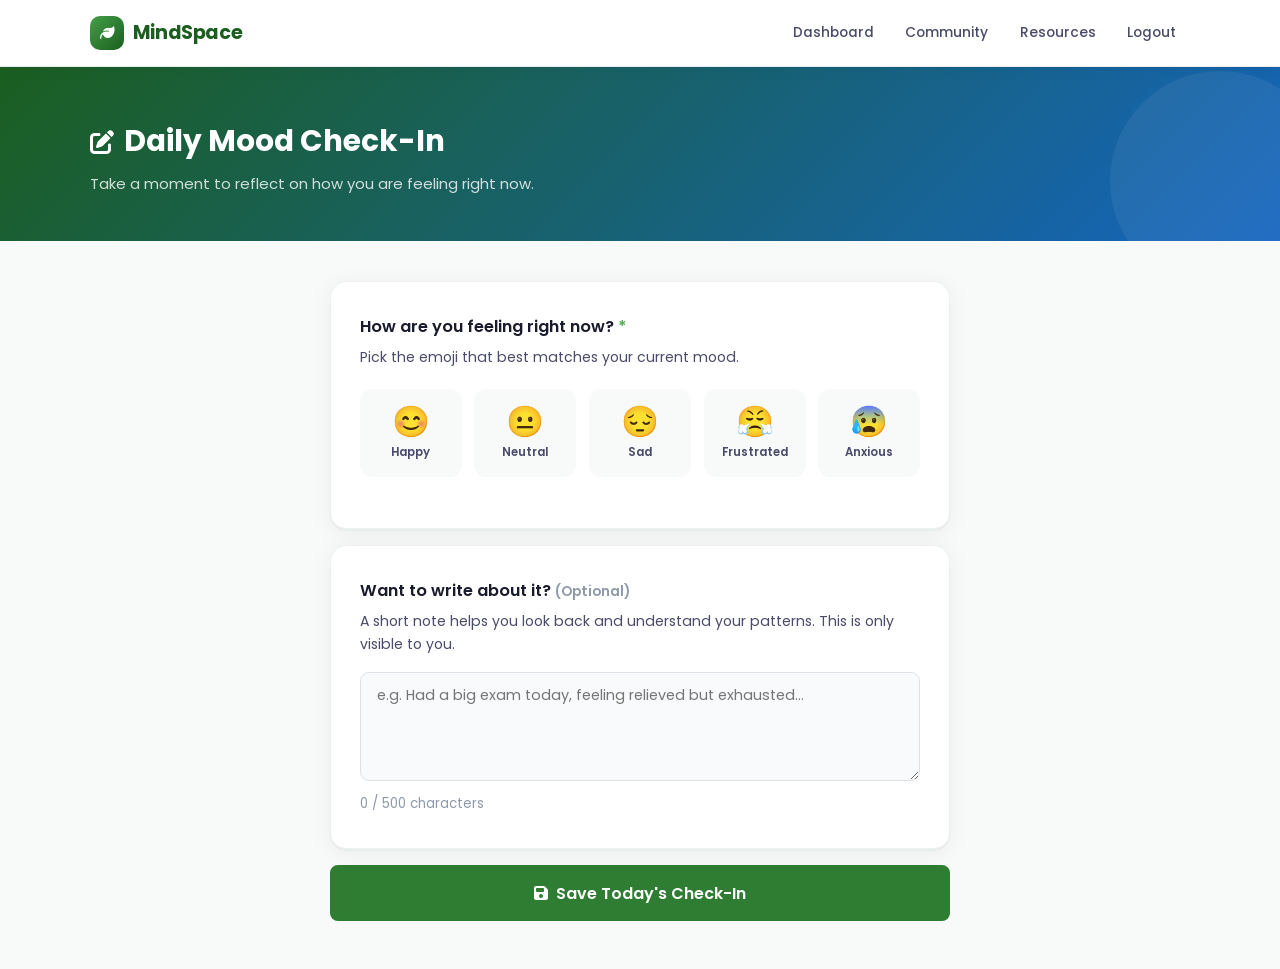
==== checkin.html @ 5a7c62c1 "Add login, registration, and community features with backend support - Implemented login functionali" ====
﻿<!DOCTYPE html>
<html lang="en">
<head>
  <meta charset="UTF-8" />
  <meta name="viewport" content="width=device-width, initial-scale=1.0" />
  <title>Daily Check-In – MindSpace</title>
  <link rel="preconnect" href="https://fonts.googleapis.com" />
  <link rel="preconnect" href="https://fonts.gstatic.com" crossorigin />
  <link href="https://fonts.googleapis.com/css2?family=Poppins:wght@400;500;600;700&display=swap" rel="stylesheet" />
  <link rel="stylesheet" href="https://cdnjs.cloudflare.com/ajax/libs/font-awesome/6.5.0/css/all.min.css" />
  <link rel="stylesheet" href="css/style.css" />
</head>
<body>

  <!-- NAVBAR -->
  <header class="navbar">
    <div class="container">
      <a href="index.html" class="navbar-brand">
        <div class="brand-leaf"><i class="fa-solid fa-leaf"></i></div>
        MindSpace
      </a>
      <nav class="navbar-nav" id="navMenu">
        <a href="dashboard.html">Dashboard</a>
        <a href="community.html">Community</a>
        <a href="resources.html">Resources</a>
        <a href="php/logout.php">Logout</a>
      </nav>
      <button class="nav-toggle" id="navToggle" aria-label="Toggle navigation">
        <span></span><span></span><span></span>
      </button>
    </div>
  </header>

  <!-- PAGE HEADER -->
  <div class="page-header">
    <div class="container">
      <h1><i class="fa-solid fa-pen-to-square"></i> Daily Mood Check-In</h1>
      <p>Take a moment to reflect on how you are feeling right now.</p>
    </div>
  </div>

  <main>
    <div class="container" style="max-width:620px; margin:0 auto; padding-bottom:3rem;">

      <!-- Alert area (for PHP redirect messages) -->
      <div id="alertBox"></div>

      <!-- ━━━━━━━━━━━━━━━━━━━━━━━━━━━━━━━━━━━━━━
           SUCCESS STATE (shown after submission)
      ━━━━━━━━━━━━━━━━━━━━━━━━━━━━━━━━━━━━━━ -->
      <div id="successState" style="display:none;">
        <div class="card text-center" style="padding:2.5rem;">
          <i class="fa-solid fa-circle-check" style="font-size:3rem; color:#4CAF50; display:block; margin-bottom:1rem;"></i>
          <h2 style="color:#4CAF50; margin-bottom:0.5rem;">Check-In Saved!</h2>
          <p class="text-muted">Your mood has been recorded. Keep going!</p>
        </div>

        <!-- Motivational quote box -->
        <div class="quote-box" id="quoteBox">
          <blockquote id="quoteText">Loading your quote…</blockquote>
          <cite id="quoteAuthor"></cite>
        </div>

        <div style="display:flex; gap:1rem; flex-wrap:wrap; justify-content:center; margin-top:1.5rem;">
          <a href="dashboard.html" class="btn btn-primary">
            <i class="fa-solid fa-chart-line"></i> View My Dashboard
          </a>
          <a href="community.html" class="btn btn-outline">
            <i class="fa-solid fa-users"></i> Visit Community
          </a>
        </div>
      </div>

      <!-- ━━━━━━━━━━━━━━━━━━━━━━━━━━━━━━━━━━━━━━
           CHECK-IN FORM
      ━━━━━━━━━━━━━━━━━━━━━━━━━━━━━━━━━━━━━━ -->
      <div id="checkinForm">
        <form action="php/checkin.php" method="POST" id="moodForm">

          <!-- ── Step 1: Choose mood ── -->
          <div class="card mb-2">
            <h3 style="margin-bottom:0.3rem;">How are you feeling right now? <span style="color:#4CAF50;">*</span></h3>
            <p class="text-muted" style="font-size:0.88rem; margin-bottom:0;">Pick the emoji that best matches your current mood.</p>

            <div class="mood-grid">

              <div class="mood-option">
                <input type="radio" id="mood-happy" name="mood" value="happy" required />
                <label for="mood-happy">
                  <span class="mood-emoji">😊</span>
                  Happy
                </label>
              </div>

              <div class="mood-option">
                <input type="radio" id="mood-neutral" name="mood" value="neutral" />
                <label for="mood-neutral">
                  <span class="mood-emoji">😐</span>
                  Neutral
                </label>
              </div>

              <div class="mood-option">
                <input type="radio" id="mood-sad" name="mood" value="sad" />
                <label for="mood-sad">
                  <span class="mood-emoji">😔</span>
                  Sad
                </label>
              </div>

              <div class="mood-option">
                <input type="radio" id="mood-frustrated" name="mood" value="frustrated" />
                <label for="mood-frustrated">
                  <span class="mood-emoji">😤</span>
                  Frustrated
                </label>
              </div>

              <div class="mood-option">
                <input type="radio" id="mood-anxious" name="mood" value="anxious" />
                <label for="mood-anxious">
                  <span class="mood-emoji">😰</span>
                  Anxious
                </label>
              </div>

            </div>

            <!-- Validation error shown by JS -->
            <p id="moodError" class="text-muted" style="display:none; color:#C62828; font-size:0.85rem; margin-top:0.5rem;">
              <i class="fa-solid fa-triangle-exclamation"></i> Please select a mood before continuing.
            </p>
          </div>

          <!-- ── Step 2: Optional journal note ── -->
          <div class="card mb-2">
            <h3 style="margin-bottom:0.3rem;">Want to write about it? <span class="text-muted" style="font-size:0.85rem;">(Optional)</span></h3>
            <p class="text-muted" style="font-size:0.88rem; margin-bottom:1rem;">
              A short note helps you look back and understand your patterns.
              This is only visible to you.
            </p>
            <div class="form-group" style="margin-bottom:0;">
              <textarea
                name="note"
                id="note"
                rows="4"
                maxlength="500"
                placeholder="e.g. Had a big exam today, feeling relieved but exhausted…"
              ></textarea>
              <small class="text-muted" id="charCount">0 / 500 characters</small>
            </div>
          </div>

          <!-- ── Submit ── -->
          <button type="submit" class="btn btn-primary btn-full" style="font-size:1rem; padding:0.85rem;">
            <i class="fa-solid fa-floppy-disk"></i> Save Today's Check-In
          </button>

        </form>
      </div>

    </div>
  </main>

  <script src="js/main.js"></script>
  <script>
    // ── Show PHP error/success from URL params ─────────────────
    const params   = new URLSearchParams(window.location.search);
    const alertBox = document.getElementById('alertBox');

    if (params.get('error')) {
      alertBox.innerHTML = `<div class="alert alert-error"><i class="fa-solid fa-circle-exclamation"></i> ${decodeURIComponent(params.get('error'))}</div>`;
    }

    // After PHP saves the mood it redirects to checkin.html?saved=1&mood=<value>
    if (params.get('saved')) {
      document.getElementById('checkinForm').style.display = 'none';
      document.getElementById('successState').style.display = 'block';
      showMotivationalQuote(params.get('mood') || 'neutral');
    }

    // ── Character counter for note ─────────────────────────────
    const noteField  = document.getElementById('note');
    const charCount  = document.getElementById('charCount');
    noteField.addEventListener('input', () => {
      charCount.textContent = `${noteField.value.length} / 500 characters`;
    });

    // ── Client-side mood validation ────────────────────────────
    document.getElementById('moodForm').addEventListener('submit', function (e) {
      const selected = document.querySelector('input[name="mood"]:checked');
      if (!selected) {
        e.preventDefault();
        document.getElementById('moodError').style.display = 'block';
        document.querySelector('.mood-grid').scrollIntoView({ behavior: 'smooth', block: 'center' });
      }
    });

    // ── Motivational quotes per mood ──────────────────────────
    const quotes = {
      happy: [
        { text: "Happiness is not something ready-made. It comes from your own actions.", author: "Dalai Lama" },
        { text: "The purpose of our lives is to be happy.", author: "Dalai Lama" }
      ],
      neutral: [
        { text: "Not every day will be great, but there is something great in every day.", author: "Unknown" },
        { text: "Ordinary days are the canvas on which extraordinary lives are painted.", author: "Unknown" }
      ],
      sad: [
        { text: "This too shall pass. Even the darkest night will end and the sun will rise.", author: "Victor Hugo" },
        { text: "You don't have to be positive all the time. It's okay to feel everything.", author: "Lori Deschene" }
      ],
      frustrated: [
        { text: "Frustration is a sign that you care. Channel it into energy for change.", author: "Unknown" },
        { text: "Take a deep breath. You have handled hard things before and you can handle this.", author: "Unknown" }
      ],
      anxious: [
        { text: "Anxiety is the dizziness of freedom — breathe, ground yourself, one step at a time.", author: "Søren Kierkegaard (adapted)" },
        { text: "You are braver than you believe, stronger than you seem.", author: "A.A. Milne" }
      ]
    };

    function showMotivationalQuote(mood) {
      const list   = quotes[mood] || quotes.neutral;
      const picked = list[Math.floor(Math.random() * list.length)];
      document.getElementById('quoteText').textContent   = `"${picked.text}"`;
      document.getElementById('quoteAuthor').textContent = `— ${picked.author}`;
    }
  </script>
</body>
</html>
---- css/style.css ----
﻿/* ================================================================
   MindSpace — Professional Stylesheet v2
   Fonts  : Poppins (Google Fonts)
   Icons  : Font Awesome 6 Free (CDN)
   Palette:
     Primary   : #1B5E20 (deep green)
     Mid-green : #2E7D32
     Bright    : #43A047
     Accent    : #A5D6A7 (light green tint)
     Calm-blue : #1565C0 / #E3F2FD
     Warm-gold : #F9A825 / #FFF8E1
     Text-dark : #1a1a2e
     Text-mid  : #4a4a6a
     Text-muted: #8E9AAB
     Surface   : #FFFFFF
     BG        : #F7FAF8
================================================================ */

/* ── Reset ──────────────────────────────────────────────────── */
*, *::before, *::after { box-sizing: border-box; margin: 0; padding: 0; }
html { scroll-behavior: smooth; font-size: 16px; }
body {
  font-family: 'Poppins', sans-serif;
  background: #F7FAF8;
  color: #1a1a2e;
  line-height: 1.65;
  min-height: 100vh;
}
a { color: #2E7D32; text-decoration: none; transition: color .2s; }
a:hover { color: #1B5E20; }
img { max-width: 100%; display: block; }
ul { list-style: none; }

/* ── Layout helpers ─────────────────────────────────────────── */
.container { width: 92%; max-width: 1100px; margin: 0 auto; }
.text-center { text-align: center; }
.text-muted  { color: #8E9AAB; }
.mt-1 { margin-top: .5rem; }  .mt-2 { margin-top: 1rem; }
.mt-3 { margin-top: 1.5rem; } .mt-4 { margin-top: 2rem; }
.mb-1 { margin-bottom: .5rem; } .mb-2 { margin-bottom: 1rem; }
.section { padding: 5rem 0; }
.section-alt { background: #EFF6F1; }

/* ── Section labels ─────────────────────────────────────────── */
.label-tag {
  display: inline-block;
  font-size: .72rem;
  font-weight: 700;
  letter-spacing: 1.5px;
  text-transform: uppercase;
  color: #2E7D32;
  background: #E8F5E9;
  padding: .3rem .85rem;
  border-radius: 50px;
  margin-bottom: .9rem;
}
.section-title {
  font-size: clamp(1.5rem, 3.5vw, 2.1rem);
  font-weight: 700;
  color: #1a1a2e;
  line-height: 1.25;
  margin-bottom: .55rem;
}
.section-title span { color: #2E7D32; }
.section-subtitle {
  color: #4a4a6a;
  font-size: .97rem;
  margin-bottom: 2.8rem;
  max-width: 560px;
}

/* ── Buttons ────────────────────────────────────────────────── */
.btn {
  display: inline-flex;
  align-items: center;
  gap: .5rem;
  padding: .68rem 1.65rem;
  border-radius: 8px;
  font-family: 'Poppins', sans-serif;
  font-size: .92rem;
  font-weight: 600;
  cursor: pointer;
  border: 2px solid transparent;
  transition: all .22s ease;
  white-space: nowrap;
}
.btn-primary {
  background: #2E7D32;
  color: #fff;
  border-color: #2E7D32;
}
.btn-primary:hover {
  background: #1B5E20;
  border-color: #1B5E20;
  color: #fff;
  transform: translateY(-2px);
  box-shadow: 0 8px 24px rgba(46,125,50,.28);
}
.btn-outline {
  background: transparent;
  color: #2E7D32;
  border-color: #2E7D32;
}
.btn-outline:hover {
  background: #2E7D32;
  color: #fff;
  transform: translateY(-2px);
}
.btn-gold {
  background: #F9A825;
  color: #1a1a2e;
  border-color: #F9A825;
}
.btn-gold:hover {
  background: #F57F17;
  border-color: #F57F17;
  transform: translateY(-2px);
  box-shadow: 0 8px 24px rgba(249,168,37,.3);
}
.btn-sm  { padding: .42rem 1.1rem; font-size: .83rem; }
.btn-full { width: 100%; justify-content: center; }
.btn-danger { background: #C62828; color: #fff; border-color: #C62828; }
.btn-danger:hover { background: #B71C1C; }

/* ── NAVBAR ─────────────────────────────────────────────────── */
.navbar {
  background: #fff;
  box-shadow: 0 1px 0 #e8edf0, 0 2px 16px rgba(0,0,0,.05);
  position: sticky;
  top: 0;
  z-index: 1000;
}
.navbar .container {
  display: flex;
  align-items: center;
  justify-content: space-between;
  height: 66px;
}
.navbar-brand {
  display: flex;
  align-items: center;
  gap: .55rem;
  font-size: 1.2rem;
  font-weight: 700;
  color: #1B5E20;
  letter-spacing: -.4px;
}
.navbar-brand .brand-leaf {
  width: 34px; height: 34px;
  background: linear-gradient(135deg, #43A047, #1B5E20);
  border-radius: 10px;
  display: flex;
  align-items: center;
  justify-content: center;
  color: #fff;
  font-size: .92rem;
  flex-shrink: 0;
}
.navbar-brand:hover { color: #1B5E20; }

.navbar-nav {
  display: flex;
  align-items: center;
  gap: .2rem;
}
.navbar-nav a {
  padding: .42rem .88rem;
  font-size: .86rem;
  font-weight: 500;
  color: #4a4a6a;
  border-radius: 7px;
  transition: all .2s;
}
.navbar-nav a:hover { color: #2E7D32; background: #F0F7F1; }
.navbar-nav a.active { color: #2E7D32; font-weight: 600; }
.navbar-nav .btn { margin-left: .5rem; }

.nav-toggle {
  display: none;
  flex-direction: column;
  gap: 5px;
  cursor: pointer;
  background: none;
  border: none;
  padding: 6px;
}
.nav-toggle span {
  display: block;
  width: 23px; height: 2.5px;
  background: #4a4a6a;
  border-radius: 2px;
  transition: all .3s;
}

/* ── HERO ───────────────────────────────────────────────────── */
.hero {
  position: relative;
  overflow: hidden;
  background: linear-gradient(150deg, #1B5E20 0%, #2E7D32 42%, #1565C0 100%);
  padding: 6rem 0 5rem;
  color: #fff;
}
.hero::before {
  content: '';
  position: absolute;
  top: -120px; right: -100px;
  width: 520px; height: 520px;
  border-radius: 50%;
  background: rgba(255,255,255,.05);
}
.hero::after {
  content: '';
  position: absolute;
  bottom: -180px; left: -80px;
  width: 440px; height: 440px;
  border-radius: 50%;
  background: rgba(255,255,255,.04);
}
.hero-inner { position: relative; z-index: 1; max-width: 620px; }
.hero .label-tag { background: rgba(255,255,255,.15); color: #fff; }
.hero h1 {
  font-size: clamp(2rem, 5vw, 3.2rem);
  font-weight: 700;
  line-height: 1.18;
  margin-bottom: 1.2rem;
  color: #fff;
}
.hero h1 span { color: #A5D6A7; }
.hero p {
  font-size: 1.05rem;
  color: rgba(255,255,255,.85);
  max-width: 500px;
  margin-bottom: 2.2rem;
  line-height: 1.75;
}
.hero-btns { display: flex; gap: 1rem; flex-wrap: wrap; }
.hero-btns .btn-outline { color: #fff; border-color: rgba(255,255,255,.6); }
.hero-btns .btn-outline:hover { background: rgba(255,255,255,.15); color: #fff; border-color: #fff; }

/* right glass-card panel */
.hero-visual {
  position: absolute;
  right: 0; top: 0; bottom: 0;
  width: 40%;
  z-index: 1;
  display: flex;
  align-items: center;
  justify-content: center;
  padding: 2rem;
}
.hero-stat-cards { display: flex; flex-direction: column; gap: 1rem; }
.hero-stat-card {
  background: rgba(255,255,255,.12);
  backdrop-filter: blur(8px);
  -webkit-backdrop-filter: blur(8px);
  border: 1px solid rgba(255,255,255,.2);
  border-radius: 14px;
  padding: 1.2rem 1.5rem;
  color: #fff;
  min-width: 210px;
  display: flex;
  align-items: center;
  gap: 1rem;
}
.hero-stat-card .hsc-icon {
  width: 42px; height: 42px;
  border-radius: 10px;
  background: rgba(255,255,255,.15);
  display: flex; align-items: center; justify-content: center;
  font-size: 1rem;
  flex-shrink: 0;
}
.hero-stat-card .hsc-number { font-size: 1.7rem; font-weight: 700; line-height: 1; }
.hero-stat-card .hsc-label  { font-size: .78rem; color: rgba(255,255,255,.72); margin-top: .18rem; }

/* ── Trust bar ──────────────────────────────────────────────── */
.trust-bar {
  background: #fff;
  border-bottom: 1px solid #EDF1EE;
  padding: 1rem 0;
}
.trust-bar-inner {
  display: flex;
  align-items: center;
  justify-content: center;
  gap: 2.5rem;
  flex-wrap: wrap;
}
.trust-item {
  display: flex;
  align-items: center;
  gap: .5rem;
  font-size: .82rem;
  color: #4a4a6a;
  font-weight: 500;
}
.trust-item i { color: #2E7D32; font-size: .95rem; }

/* ── Icon boxes ─────────────────────────────────────────────── */
.icon-box {
  width: 52px; height: 52px;
  border-radius: 14px;
  display: flex;
  align-items: center;
  justify-content: center;
  font-size: 1.2rem;
  margin-bottom: 1.1rem;
  flex-shrink: 0;
}
.icon-box-green  { background: #E8F5E9; color: #1B5E20; }
.icon-box-blue   { background: #E3F2FD; color: #1565C0; }
.icon-box-gold   { background: #FFF8E1; color: #F9A825; }
.icon-box-purple { background: #F3E5F5; color: #7B1FA2; }
.icon-box-red    { background: #FFEBEE; color: #C62828; }
.icon-box-teal   { background: #E0F2F1; color: #00695C; }

/* ── Cards ──────────────────────────────────────────────────── */
.cards-grid {
  display: grid;
  grid-template-columns: repeat(auto-fit, minmax(270px, 1fr));
  gap: 1.5rem;
}
.card {
  background: #fff;
  border-radius: 16px;
  padding: 2rem 1.8rem;
  box-shadow: 0 2px 0 #E8EDF0, 0 4px 24px rgba(0,0,0,.055);
  transition: transform .25s, box-shadow .25s;
  border: 1px solid #EDF1EE;
}
.card:hover {
  transform: translateY(-5px);
  box-shadow: 0 2px 0 #E8EDF0, 0 14px 40px rgba(0,0,0,.1);
}
.card h3 { font-size: 1.02rem; font-weight: 600; margin-bottom: .45rem; color: #1a1a2e; }
.card p  { color: #4a4a6a; font-size: .9rem; line-height: 1.65; }
.card-top-green  { border-top: 3px solid #2E7D32; }
.card-top-blue   { border-top: 3px solid #1565C0; }
.card-top-gold   { border-top: 3px solid #F9A825; }
.card-top-purple { border-top: 3px solid #7B1FA2; }

/* ── Step cards ─────────────────────────────────────────────── */
.step-card {
  display: flex;
  align-items: flex-start;
  gap: 1.2rem;
  background: #fff;
  border-radius: 14px;
  padding: 1.5rem;
  border: 1px solid #EDF1EE;
  box-shadow: 0 2px 12px rgba(0,0,0,.04);
}
.step-number {
  width: 44px; height: 44px;
  border-radius: 12px;
  background: #1B5E20;
  color: #fff;
  font-size: 1.1rem;
  font-weight: 700;
  display: flex;
  align-items: center;
  justify-content: center;
  flex-shrink: 0;
}
.step-card h3 { font-size: .97rem; font-weight: 600; margin-bottom: .28rem; }
.step-card p  { font-size: .87rem; color: #4a4a6a; }

/* ── Crisis banner ──────────────────────────────────────────── */
.crisis-banner {
  background: linear-gradient(135deg, #1B5E20, #1565C0);
  border-radius: 20px;
  padding: 2.8rem 2rem;
  color: #fff;
  text-align: center;
  margin-bottom: 3rem;
  position: relative;
  overflow: hidden;
}
.crisis-banner::before {
  content: '';
  position: absolute;
  top: -60px; right: -60px;
  width: 220px; height: 220px;
  border-radius: 50%;
  background: rgba(255,255,255,.06);
}
.crisis-banner h2 { font-size: 1.5rem; margin-bottom: .5rem; display: flex; align-items: center; justify-content: center; gap: .6rem; }
.crisis-banner h2 i { font-size: 1.2rem; }
.crisis-banner p  { color: rgba(255,255,255,.82); font-size: .95rem; }
.crisis-banner .hotline {
  display: inline-flex;
  align-items: center;
  gap: .5rem;
  font-size: 2rem;
  font-weight: 700;
  color: #A5D6A7;
  margin: .6rem 0;
  letter-spacing: .5px;
}
.crisis-banner .hotline i { font-size: 1.5rem; }

/* ── Testimonials ───────────────────────────────────────────── */
.testimonial-card {
  background: #fff;
  border-radius: 16px;
  padding: 1.8rem;
  border: 1px solid #EDF1EE;
  box-shadow: 0 2px 16px rgba(0,0,0,.05);
  position: relative;
}
.testimonial-card::before {
  content: '\201C';
  position: absolute;
  top: .8rem; left: 1.5rem;
  font-size: 4rem; line-height: 1;
  color: #A5D6A7;
  font-family: Georgia, serif;
}
.testimonial-card p {
  color: #4a4a6a; font-size: .9rem;
  line-height: 1.75; padding-top: 1.8rem;
  font-style: italic;
}
.testimonial-card .t-location {
  margin-top: 1rem; font-size: .79rem; color: #8E9AAB;
  font-style: normal; display: flex; align-items: center; gap: .4rem;
}
.testimonial-card .t-location i { color: #2E7D32; }

/* ── Alert ──────────────────────────────────────────────────── */
.alert {
  padding: .85rem 1.1rem;
  border-radius: 9px;
  font-size: .87rem;
  font-weight: 500;
  margin-bottom: 1.1rem;
  display: flex;
  align-items: flex-start;
  gap: .55rem;
  line-height: 1.5;
}
.alert i { margin-top: .1rem; flex-shrink: 0; }
.alert-success { background: #E8F5E9; color: #1B5E20; border-left: 3px solid #2E7D32; }
.alert-error   { background: #FFEBEE; color: #B71C1C; border-left: 3px solid #C62828; }
.alert-info    { background: #E3F2FD; color: #0D47A1; border-left: 3px solid #1565C0; }
.alert-warning { background: #FFF8E1; color: #E65100; border-left: 3px solid #F9A825; }

/* ── Forms ──────────────────────────────────────────────────── */
.form-page {
  min-height: calc(100vh - 66px);
  display: flex;
  align-items: center;
  justify-content: center;
  padding: 2.5rem 1rem;
  background: linear-gradient(150deg, #E8F5E9 0%, #E3F2FD 100%);
}
.form-card {
  background: #fff;
  border-radius: 20px;
  padding: 2.6rem 2.2rem;
  width: 100%;
  max-width: 460px;
  box-shadow: 0 4px 0 #D7E8D9, 0 20px 60px rgba(0,0,0,.1);
  border: 1px solid #EDF1EE;
}
.form-card .form-logo {
  width: 54px; height: 54px;
  background: linear-gradient(135deg, #43A047, #1B5E20);
  border-radius: 14px;
  display: flex;
  align-items: center;
  justify-content: center;
  color: #fff;
  font-size: 1.35rem;
  margin: 0 auto 1.3rem;
}
.form-card h2 { font-size: 1.4rem; font-weight: 700; color: #1a1a2e; margin-bottom: .25rem; }
.form-card .form-subtitle { color: #8E9AAB; font-size: .87rem; margin-bottom: 1.8rem; }

.form-group { margin-bottom: 1.1rem; }
.form-group label {
  display: block;
  font-size: .83rem;
  font-weight: 600;
  color: #1a1a2e;
  margin-bottom: .38rem;
}
.form-group input,
.form-group textarea,
.form-group select {
  width: 100%;
  padding: .72rem 1rem;
  border: 1.5px solid #DDE2E8;
  border-radius: 9px;
  font-family: 'Poppins', sans-serif;
  font-size: .9rem;
  color: #1a1a2e;
  background: #F9FAFB;
  transition: border-color .2s, box-shadow .2s;
  outline: none;
}
.form-group input:focus,
.form-group textarea:focus,
.form-group select:focus {
  border-color: #2E7D32;
  box-shadow: 0 0 0 3px rgba(46,125,50,.12);
  background: #fff;
}
.form-group textarea { resize: vertical; min-height: 105px; }
.form-footer { margin-top: 1.2rem; text-align: center; font-size: .85rem; color: #8E9AAB; }

/* ── Page header ────────────────────────────────────────────── */
.page-header {
  background: linear-gradient(135deg, #1B5E20 0%, #1565C0 100%);
  padding: 3.2rem 0 2.8rem;
  margin-bottom: 2.5rem;
  color: #fff;
  position: relative;
  overflow: hidden;
}
.page-header::after {
  content: '';
  position: absolute;
  bottom: -50px; right: -50px;
  width: 220px; height: 220px;
  border-radius: 50%;
  background: rgba(255,255,255,.06);
}
.page-header h1 { font-size: 1.85rem; font-weight: 700; color: #fff; display: flex; align-items: center; gap: .65rem; }
.page-header h1 i { font-size: 1.5rem; }
.page-header p  { color: rgba(255,255,255,.8); margin-top: .38rem; font-size: .93rem; }
.page-header .label-tag { background: rgba(255,255,255,.18); color: #fff; margin-bottom: .6rem; }

/* ── Mood selector ──────────────────────────────────────────── */
.mood-grid {
  display: grid;
  grid-template-columns: repeat(5, 1fr);
  gap: .8rem;
  margin: 1.2rem 0;
}
.mood-option { position: relative; }
.mood-option input[type="radio"] { position: absolute; opacity: 0; width: 0; height: 0; }
.mood-option label {
  display: flex;
  flex-direction: column;
  align-items: center;
  gap: .38rem;
  padding: 1rem .4rem .8rem;
  background: #F7FAF8;
  border-radius: 12px;
  cursor: pointer;
  font-size: .73rem;
  font-weight: 600;
  color: #4a4a6a;
  border: 2px solid transparent;
  transition: all .2s;
  text-align: center;
}
.mood-option label .mood-emoji { font-size: 1.9rem; line-height: 1; }
.mood-option input:checked + label { background: #E8F5E9; border-color: #2E7D32; color: #1B5E20; }
.mood-option label:hover { background: #EFF6F1; transform: translateY(-2px); }

/* ── Dashboard header ───────────────────────────────────────── */
.dashboard-header {
  background: linear-gradient(135deg, #1B5E20, #1565C0);
  padding: 2.4rem 0;
  color: #fff;
  margin-bottom: 2rem;
}
.dashboard-header h1 { font-size: 1.55rem; font-weight: 700; color: #fff; }
.dashboard-header p  { color: rgba(255,255,255,.8); font-size: .9rem; }

/* ── Stat cards ─────────────────────────────────────────────── */
.stats-grid {
  display: grid;
  grid-template-columns: repeat(auto-fit, minmax(155px, 1fr));
  gap: 1.1rem;
  margin-bottom: 2rem;
}
.stat-card {
  background: #fff;
  border-radius: 14px;
  padding: 1.3rem 1.2rem;
  box-shadow: 0 2px 0 #E8EDF0, 0 4px 20px rgba(0,0,0,.05);
  border: 1px solid #EDF1EE;
  text-align: center;
}
.stat-card .stat-number { font-size: 1.9rem; font-weight: 700; color: #2E7D32; line-height: 1; }
.stat-card .stat-label  { font-size: .77rem; color: #8E9AAB; margin-top: .35rem; }

/* ── Data table ─────────────────────────────────────────────── */
.table-wrap {
  background: #fff;
  border-radius: 14px;
  overflow: hidden;
  box-shadow: 0 2px 0 #E8EDF0, 0 4px 20px rgba(0,0,0,.05);
  border: 1px solid #EDF1EE;
}
.data-table { width: 100%; border-collapse: collapse; font-size: .87rem; }
.data-table th {
  background: #1B5E20;
  color: #fff;
  padding: .85rem 1.1rem;
  text-align: left;
  font-weight: 600;
  font-size: .8rem;
  letter-spacing: .3px;
}
.data-table td { padding: .82rem 1.1rem; border-bottom: 1px solid #F0F4F1; color: #1a1a2e; vertical-align: middle; }
.data-table tr:last-child td { border-bottom: none; }
.data-table tr:hover td { background: #F7FAF8; }

.mood-badge {
  display: inline-flex; align-items: center; gap: .28rem;
  padding: .22rem .75rem; border-radius: 50px;
  font-size: .77rem; font-weight: 600;
}
.mood-happy      { background: #E8F5E9; color: #1B5E20; }
.mood-neutral    { background: #FFF8E1; color: #E65100; }
.mood-sad        { background: #E3F2FD; color: #0D47A1; }
.mood-frustrated { background: #FFEBEE; color: #B71C1C; }
.mood-anxious    { background: #F3E5F5; color: #6A1B9A; }

/* ── Chart wrapper ──────────────────────────────────────────── */
.chart-wrapper {
  background: #fff;
  border-radius: 16px;
  padding: 1.6rem;
  box-shadow: 0 2px 0 #E8EDF0, 0 4px 20px rgba(0,0,0,.05);
  border: 1px solid #EDF1EE;
  margin-bottom: 1.5rem;
}
.chart-wrapper h3 { font-size: .98rem; font-weight: 600; margin-bottom: 1.1rem; color: #1a1a2e; display: flex; align-items: center; gap: .5rem; }
.chart-wrapper h3 i { color: #2E7D32; }

/* ── Community posts ────────────────────────────────────────── */
.post-card {
  background: #fff;
  border-radius: 14px;
  padding: 1.3rem 1.5rem;
  box-shadow: 0 2px 0 #E8EDF0, 0 4px 16px rgba(0,0,0,.05);
  border: 1px solid #EDF1EE;
  margin-bottom: 1rem;
  transition: transform .2s;
  border-left: 3px solid #2E7D32;
}
.post-card:hover { transform: translateX(4px); }
.post-card p { color: #1a1a2e; font-size: .93rem; line-height: 1.65; }
.post-card .post-meta {
  margin-top: .6rem; font-size: .77rem; color: #8E9AAB;
  display: flex; align-items: center; gap: .4rem;
}
.post-card .post-meta i { color: #2E7D32; font-size: .75rem; }

/* ── Resource cards ─────────────────────────────────────────── */
.resource-card {
  background: #fff;
  border-radius: 16px;
  padding: 1.6rem;
  box-shadow: 0 2px 0 #E8EDF0, 0 6px 24px rgba(0,0,0,.06);
  border: 1px solid #EDF1EE;
  transition: transform .25s, box-shadow .25s;
}
.resource-card:hover { transform: translateY(-4px); box-shadow: 0 12px 36px rgba(0,0,0,.1); }
.resource-card h3 {
  font-size: .98rem; font-weight: 600; margin-bottom: .4rem;
  display: flex; align-items: center; gap: .5rem; color: #1a1a2e;
}
.resource-card p  { color: #4a4a6a; font-size: .87rem; line-height: 1.6; }
.resource-card .resource-phone {
  display: inline-flex; align-items: center; gap: .45rem;
  margin-top: .9rem; font-size: 1.05rem; font-weight: 700; color: #1B5E20;
}

.tip-card {
  background: #F9FAFB;
  border-radius: 14px;
  padding: 1.4rem 1.5rem;
  border: 1px solid #EDF1EE;
}
.tip-card h4 { font-weight: 600; margin-bottom: .7rem; color: #1a1a2e; display: flex; align-items: center; gap: .5rem; }
.tip-card h4 i { color: #2E7D32; }
.tip-card ul   { padding-left: 1.1rem; list-style: disc; }
.tip-card ul li { color: #4a4a6a; font-size: .87rem; margin-bottom: .35rem; }

/* ── Quote box ──────────────────────────────────────────────── */
.quote-box {
  background: linear-gradient(135deg, #FFF8E1, #FFFDE7);
  border-radius: 16px;
  padding: 2rem;
  text-align: center;
  border: 1px solid #FFE57F;
  margin-top: 1.5rem;
  position: relative;
}
.quote-box::before {
  content: '\201C';
  position: absolute;
  top: .4rem; left: 1.2rem;
  font-size: 4rem; color: #F9A825;
  font-family: Georgia, serif; line-height: 1; opacity: .4;
}
.quote-box blockquote { font-size: 1.03rem; color: #4a3200; line-height: 1.75; font-style: italic; padding-top: .5rem; }
.quote-box cite { display: block; margin-top: .65rem; font-size: .82rem; color: #8E7240; font-style: normal; font-weight: 600; }

/* ── Admin sidebar ──────────────────────────────────────────── */
.admin-sidebar {
  width: 230px;
  background: #111827;
  min-height: 100vh;
  padding: 1.5rem 1rem;
  position: fixed;
  left: 0; top: 0;
}
.admin-sidebar .brand {
  display: flex; align-items: center; gap: .6rem;
  color: #fff; font-size: 1rem; font-weight: 700;
  padding: .3rem .5rem 1.4rem;
  border-bottom: 1px solid rgba(255,255,255,.08);
}
.admin-sidebar .brand .brand-leaf {
  width: 30px; height: 30px;
  background: linear-gradient(135deg, #43A047, #1B5E20);
  border-radius: 8px;
  display: flex; align-items: center; justify-content: center;
  color: #fff; font-size: .82rem;
}
.admin-sidebar nav a {
  display: flex; align-items: center; gap: .7rem;
  padding: .7rem .9rem;
  color: rgba(255,255,255,.55);
  font-size: .86rem;
  border-radius: 9px;
  margin-bottom: .2rem;
  transition: all .2s;
}
.admin-sidebar nav a i { width: 16px; text-align: center; font-size: .83rem; }
.admin-sidebar nav a:hover,
.admin-sidebar nav a.active { background: rgba(255,255,255,.08); color: #fff; }
.admin-sidebar nav a.active { color: #A5D6A7; }

.admin-main {
  margin-left: 230px;
  padding: 2rem;
  background: #F7FAF8;
  min-height: 100vh;
}
.admin-header {
  background: #fff;
  border-radius: 14px;
  padding: 1.2rem 1.5rem;
  margin-bottom: 1.5rem;
  box-shadow: 0 2px 0 #E8EDF0, 0 4px 16px rgba(0,0,0,.05);
  border: 1px solid #EDF1EE;
  display: flex; align-items: center; justify-content: space-between;
}
.admin-header h1 { font-size: 1.15rem; font-weight: 700; color: #1a1a2e; }

.admin-stats {
  display: grid;
  grid-template-columns: repeat(auto-fit, minmax(200px, 1fr));
  gap: 1.1rem;
  margin-bottom: 1.5rem;
}
.admin-stat-card {
  background: #fff;
  border-radius: 14px;
  padding: 1.3rem 1.4rem;
  box-shadow: 0 2px 0 #E8EDF0, 0 4px 16px rgba(0,0,0,.05);
  border: 1px solid #EDF1EE;
  border-left: 4px solid #2E7D32;
  display: flex; align-items: center; gap: 1rem;
}
.admin-stat-card .asc-icon {
  width: 44px; height: 44px;
  border-radius: 11px;
  background: #E8F5E9; color: #2E7D32;
  display: flex; align-items: center; justify-content: center;
  font-size: 1.05rem; flex-shrink: 0;
}
.admin-stat-card .asc-value { font-size: 1.8rem; font-weight: 700; color: #1a1a2e; line-height: 1; }
.admin-stat-card .asc-label { font-size: .77rem; color: #8E9AAB; margin-top: .18rem; }
.admin-stat-card.yellow { border-left-color: #F9A825; }
.admin-stat-card.yellow .asc-icon { background: #FFF8E1; color: #F9A825; }
.admin-stat-card.blue   { border-left-color: #1565C0; }
.admin-stat-card.blue   .asc-icon { background: #E3F2FD; color: #1565C0; }
.admin-stat-card.purple { border-left-color: #7B1FA2; }
.admin-stat-card.purple .asc-icon { background: #F3E5F5; color: #7B1FA2; }

/* ── Footer ─────────────────────────────────────────────────── */
.footer { background: #111827; color: rgba(255,255,255,.55); padding: 4rem 0 2rem; margin-top: 5rem; }
.footer-grid { display: grid; grid-template-columns: 2fr 1fr 1fr; gap: 2.5rem; margin-bottom: 2.5rem; }
.footer h4 { color: #fff; font-size: .9rem; font-weight: 600; margin-bottom: .9rem; }
.footer p  { font-size: .86rem; line-height: 1.72; }
.footer ul li { margin-bottom: .5rem; }
.footer ul a  { color: rgba(255,255,255,.5); font-size: .86rem; transition: color .2s; }
.footer ul a:hover { color: #A5D6A7; }
.footer .footer-brand {
  display: flex; align-items: center; gap: .6rem;
  font-size: 1.05rem; font-weight: 700; color: #fff; margin-bottom: .9rem;
}
.footer .footer-brand .brand-leaf {
  width: 30px; height: 30px;
  background: linear-gradient(135deg, #43A047, #1B5E20);
  border-radius: 8px;
  display: flex; align-items: center; justify-content: center;
  color: #fff; font-size: .82rem;
}
.footer-crisis {
  background: rgba(46,125,50,.2);
  border: 1px solid rgba(165,214,167,.25);
  border-radius: 10px;
  padding: .75rem 1rem;
  margin-top: 1rem;
  font-size: .81rem; color: #A5D6A7;
}
.footer-crisis strong { color: #fff; }
.footer-bottom {
  border-top: 1px solid rgba(255,255,255,.07);
  padding-top: 1.3rem;
  display: flex; align-items: center; justify-content: space-between;
  flex-wrap: wrap; gap: .5rem;
  font-size: .79rem; color: rgba(255,255,255,.3);
}

/* ── Spinner ────────────────────────────────────────────────── */
.spinner {
  width: 34px; height: 34px;
  border: 3px solid #E8EDF0;
  border-top-color: #2E7D32;
  border-radius: 50%;
  animation: spin .75s linear infinite;
  margin: 2rem auto; display: block;
}
@keyframes spin { to { transform: rotate(360deg); } }

/* ── Empty state ────────────────────────────────────────────── */
.empty-state { text-align: center; padding: 3rem 1rem; color: #8E9AAB; }
.empty-state .empty-icon {
  width: 58px; height: 58px;
  background: #EFF6F1; border-radius: 50%;
  display: flex; align-items: center; justify-content: center;
  margin: 0 auto 1rem; font-size: 1.4rem; color: #2E7D32;
}
.empty-state p { font-size: .92rem; }

/* ── Responsive ─────────────────────────────────────────────── */
@media (max-width: 900px) {
  .hero-visual { display: none; }
  .footer-grid { grid-template-columns: 1fr 1fr; }
}
@media (max-width: 768px) {
  .navbar-nav {
    display: none; flex-direction: column;
    position: absolute; top: 66px; left: 0; right: 0;
    background: #fff; box-shadow: 0 12px 30px rgba(0,0,0,.1);
    padding: 1rem 1.2rem 1.5rem; gap: .2rem; align-items: flex-start;
  }
  .navbar-nav.open { display: flex; }
  .nav-toggle  { display: flex; }
  .mood-grid   { grid-template-columns: repeat(3, 1fr); }
  .admin-sidebar { display: none; }
  .admin-main    { margin-left: 0; padding: 1rem; }
  .section       { padding: 3rem 0; }
  .footer-grid   { grid-template-columns: 1fr; }
  .footer-bottom { flex-direction: column; text-align: center; }
}
@media (max-width: 480px) {
  .mood-grid  { grid-template-columns: repeat(2, 1fr); }
  .form-card  { padding: 1.8rem 1.3rem; }
  .hero       { padding: 4rem 0 3.5rem; }
}
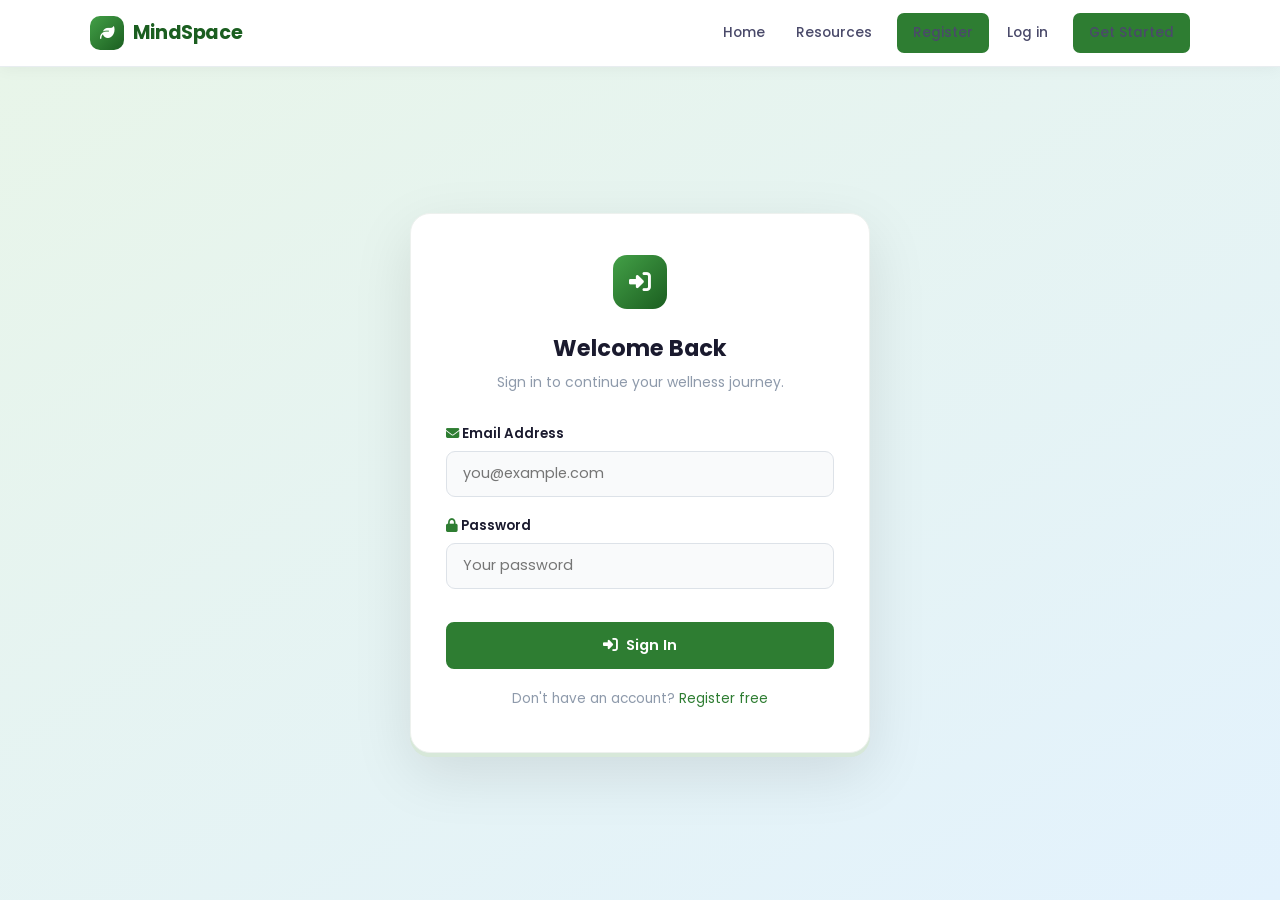
==== commit 0f74bb91: "feat(auth): implement dynamic session management and profile menu - Replace static login/logout link" ====
--- a/checkin.html
+++ b/checkin.html
@@ -23,7 +23,7 @@
         <a href="dashboard.html">Dashboard</a>
         <a href="community.html">Community</a>
         <a href="resources.html">Resources</a>
-        <a href="php/logout.php">Logout</a>
+        <!-- Dynamic login/logout will be inserted here by JavaScript -->
       </nav>
       <button class="nav-toggle" id="navToggle" aria-label="Toggle navigation">
         <span></span><span></span><span></span>
@@ -44,6 +44,11 @@
 
       <!-- Alert area (for PHP redirect messages) -->
       <div id="alertBox"></div>
+      
+      <!-- A/B Test Banner (hidden in production, for debugging) -->
+      <div id="abTestBanner" style="display:none; background:#FFF9C4; padding:0.8rem; border-radius:8px; margin-bottom:1rem; font-size:0.85rem; text-align:center;">
+        <i class="fa-solid fa-flask"></i> Experiment Variant: <strong id="abTestVariant">Loading...</strong>
+      </div>
 
       <!-- ━━━━━━━━━━━━━━━━━━━━━━━━━━━━━━━━━━━━━━
            SUCCESS STATE (shown after submission)
@@ -72,9 +77,9 @@
       </div>
 
       <!-- ━━━━━━━━━━━━━━━━━━━━━━━━━━━━━━━━━━━━━━
-           CHECK-IN FORM
+           CHECK-IN FORM - Layout A (Classic Vertical)
       ━━━━━━━━━━━━━━━━━━━━━━━━━━━━━━━━━━━━━━ -->
-      <div id="checkinForm">
+      <div id="layoutA" class="ab-layout" style="display:none;">
         <form action="php/checkin.php" method="POST" id="moodForm">
 
           <!-- ── Step 1: Choose mood ── -->
@@ -158,12 +163,230 @@
 
         </form>
       </div>
+      
+      <!-- ━━━━━━━━━━━━━━━━━━━━━━━━━━━━━━━━━━━━━━
+           CHECK-IN FORM - Layout B (Compact with Colors)
+      ━━━━━━━━━━━━━━━━━━━━━━━━━━━━━━━━━━━━━━ -->
+      <div id="layoutB" class="ab-layout" style="display:none;">
+        <form action="php/checkin.php" method="POST" id="moodFormB">
+
+          <!-- ── Step 1: Choose mood (Color-coded compact cards) ── -->
+          <div class="card mb-2" style="background: linear-gradient(135deg, #f5f7fa 0%, #e3e8ec 100%);">
+            <h3 style="margin-bottom:0.3rem;">How are you feeling? <span style="color:#4CAF50;">*</span></h3>
+            <p class="text-muted" style="font-size:0.85rem; margin-bottom:1rem;">Select your current mood</p>
+
+            <div style="display:grid; grid-template-columns: repeat(auto-fit, minmax(100px, 1fr)); gap:0.8rem;">
+              
+              <label class="mood-card-b" style="background:#FFE082; padding:1rem; border-radius:10px; cursor:pointer; text-align:center; transition:transform 0.2s, box-shadow 0.2s; display:block;" onmouseover="this.style.transform='scale(1.05)';this.style.boxShadow='0 4px 12px rgba(0,0,0,0.15)'" onmouseout="this.style.transform='scale(1)';this.style.boxShadow='none'">
+                <input type="radio" name="mood" value="happy" style="display:none;" required onchange="highlightMoodB(this)" />
+                <div style="font-size:2.5rem; margin-bottom:0.3rem;">😊</div>
+                <div style="font-weight:600; font-size:0.9rem;">Happy</div>
+              </label>
+
+              <label class="mood-card-b" style="background:#E3F2FD; padding:1rem; border-radius:10px; cursor:pointer; text-align:center; transition:transform 0.2s, box-shadow 0.2s; display:block;" onmouseover="this.style.transform='scale(1.05)';this.style.boxShadow='0 4px 12px rgba(0,0,0,0.15)'" onmouseout="this.style.transform='scale(1)';this.style.boxShadow='none'">
+                <input type="radio" name="mood" value="neutral" style="display:none;" onchange="highlightMoodB(this)" />
+                <div style="font-size:2.5rem; margin-bottom:0.3rem;">😐</div>
+                <div style="font-weight:600; font-size:0.9rem;">Neutral</div>
+              </label>
+
+              <label class="mood-card-b" style="background:#90CAF9; padding:1rem; border-radius:10px; cursor:pointer; text-align:center; transition:transform 0.2s, box-shadow 0.2s; display:block;" onmouseover="this.style.transform='scale(1.05)';this.style.boxShadow='0 4px 12px rgba(0,0,0,0.15)'" onmouseout="this.style.transform='scale(1)';this.style.boxShadow='none'">
+                <input type="radio" name="mood" value="sad" style="display:none;" onchange="highlightMoodB(this)" />
+                <div style="font-size:2.5rem; margin-bottom:0.3rem;">😔</div>
+                <div style="font-weight:600; font-size:0.9rem;">Sad</div>
+              </label>
+
+              <label class="mood-card-b" style="background:#EF9A9A; padding:1rem; border-radius:10px; cursor:pointer; text-align:center; transition:transform 0.2s, box-shadow 0.2s; display:block;" onmouseover="this.style.transform='scale(1.05)';this.style.boxShadow='0 4px 12px rgba(0,0,0,0.15)'" onmouseout="this.style.transform='scale(1)';this.style.boxShadow='none'">
+                <input type="radio" name="mood" value="frustrated" style="display:none;" onchange="highlightMoodB(this)" />
+                <div style="font-size:2.5rem; margin-bottom:0.3rem;">😤</div>
+                <div style="font-weight:600; font-size:0.9rem;">Frustrated</div>
+              </label>
+
+              <label class="mood-card-b" style="background:#CE93D8; padding:1rem; border-radius:10px; cursor:pointer; text-align:center; transition:transform 0.2s, box-shadow 0.2s; display:block;" onmouseover="this.style.transform='scale(1.05)';this.style.boxShadow='0 4px 12px rgba(0,0,0,0.15)'" onmouseout="this.style.transform='scale(1)';this.style.boxShadow='none'">
+                <input type="radio" name="mood" value="anxious" style="display:none;" onchange="highlightMoodB(this)" />
+                <div style="font-size:2.5rem; margin-bottom:0.3rem;">😰</div>
+                <div style="font-weight:600; font-size:0.9rem;">Anxious</div>
+              </label>
+
+            </div>
+
+            <p id="moodErrorB" class="text-muted" style="display:none; color:#C62828; font-size:0.85rem; margin-top:0.8rem;">
+              <i class="fa-solid fa-triangle-exclamation"></i> Please select a mood before continuing.
+            </p>
+          </div>
+
+          <!-- ── Step 2: Compact journal note ── -->
+          <div class="card mb-2">
+            <h3 style="margin-bottom:0.5rem;">Add a note? <span class="text-muted" style="font-size:0.85rem;">(Optional)</span></h3>
+            <div class="form-group" style="margin-bottom:0;">
+              <textarea
+                name="note"
+                id="noteB"
+                rows="3"
+                maxlength="500"
+                placeholder="Brief note about your day…"
+                style="resize:vertical;"
+              ></textarea>
+              <small class="text-muted" id="charCountB">0 / 500 characters</small>
+            </div>
+          </div>
+
+          <!-- ── Submit ── -->
+          <button type="submit" class="btn btn-primary btn-full" style="font-size:1.05rem; padding:0.95rem; background:linear-gradient(135deg, #66BB6A 0%, #43A047 100%); border:none;">
+            <i class="fa-solid fa-check-circle"></i> Save Check-In
+          </button>
+
+        </form>
+      </div>
 
     </div>
   </main>
 
   <script src="js/main.js"></script>
   <script>
+    // ── A/B Test Layout Management ─────────────────────────────
+    let currentVariant = 'A';
+    let pageLoadTime = Date.now();
+    
+    // Fetch and apply A/B test variant on page load
+    async function initAbTest() {
+      try {
+        const response = await fetch('php/ab_test_api.php');
+        const data = await response.json();
+        
+        if (data.success) {
+          currentVariant = data.variant;
+          document.getElementById('abTestVariant').textContent = 
+            `Layout ${currentVariant} - ${data.description}`;
+          document.getElementById('abTestBanner').style.display = 'block';
+          
+          // Show appropriate layout
+          document.querySelectorAll('.ab-layout').forEach(el => el.style.display = 'none');
+          document.getElementById(`layout${currentVariant}`).style.display = 'block';
+          
+          // Initialize layout-specific features
+          if (currentVariant === 'A') {
+            initLayoutA();
+          } else {
+            initLayoutB();
+          }
+          
+          // Log page view with telemetry
+          logTelemetry('page_view', window.location.pathname, null, 'checkin_page');
+        }
+      } catch (error) {
+        console.error('[A/B Test Error]', error);
+        // Fallback to Layout A
+        currentVariant = 'A';
+        document.getElementById('layoutA').style.display = 'block';
+        initLayoutA();
+      }
+    }
+    
+    // Initialize Layout A specific features
+    function initLayoutA() {
+      // Character counter for note
+      const noteField = document.getElementById('note');
+      const charCount = document.getElementById('charCount');
+      if (noteField && charCount) {
+        noteField.addEventListener('input', () => {
+          charCount.textContent = `${noteField.value.length} / 500 characters`;
+        });
+      }
+      
+      // Client-side mood validation
+      const form = document.getElementById('moodForm');
+      if (form) {
+        form.addEventListener('submit', function(e) {
+          const selected = document.querySelector('input[name="mood"]:checked');
+          if (!selected) {
+            e.preventDefault();
+            document.getElementById('moodError').style.display = 'block';
+            document.querySelector('.mood-grid').scrollIntoView({ behavior: 'smooth', block: 'center' });
+          } else {
+            // Log form interaction
+            logTelemetry('form_interaction', '/checkin.html', 'mood_submit_a', { mood: selected.value });
+          }
+        });
+      }
+    }
+    
+    // Initialize Layout B specific features
+    function initLayoutB() {
+      // Character counter for note
+      const noteField = document.getElementById('noteB');
+      const charCount = document.getElementById('charCountB');
+      if (noteField && charCount) {
+        noteField.addEventListener('input', () => {
+          charCount.textContent = `${noteField.value.length} / 500 characters`;
+        });
+      }
+      
+      // Client-side mood validation
+      const form = document.getElementById('moodFormB');
+      if (form) {
+        form.addEventListener('submit', function(e) {
+          const selected = document.querySelector('#moodFormB input[name="mood"]:checked');
+          if (!selected) {
+            e.preventDefault();
+            document.getElementById('moodErrorB').style.display = 'block';
+          } else {
+            // Log form interaction
+            logTelemetry('form_interaction', '/checkin.html', 'mood_submit_b', { mood: selected.value });
+          }
+        });
+      }
+    }
+    
+    // Highlight selected mood in Layout B
+    function highlightMoodB(radio) {
+      // Remove highlight from all
+      document.querySelectorAll('.mood-card-b').forEach(card => {
+        card.style.boxShadow = 'none';
+        card.style.transform = 'scale(1)';
+        card.style.border = '2px solid transparent';
+      });
+      
+      // Highlight selected
+      const parent = radio.closest('.mood-card-b');
+      if (parent) {
+        parent.style.boxShadow = '0 6px 20px rgba(0,0,0,0.2)';
+        parent.style.transform = 'scale(1.08)';
+        parent.style.border = '3px solid #4CAF50';
+      }
+    }
+    
+    // Telemetry logging helper
+    async function logTelemetry(eventType, pageUrl, elementId = null, metadata = null) {
+      try {
+        const dwellTime = Math.floor((Date.now() - pageLoadTime) / 1000);
+        
+        await fetch('php/telemetry.php', {
+          method: 'POST',
+          headers: { 'Content-Type': 'application/json' },
+          body: JSON.stringify({
+            event_type: eventType,
+            page_url: pageUrl,
+            element_id: elementId,
+            dwell_seconds: dwellTime,
+            metadata: typeof metadata === 'object' ? metadata : { info: metadata },
+            ab_variant: currentVariant
+          })
+        });
+      } catch (error) {
+        console.error('[Telemetry Error]', error);
+      }
+    }
+    
+    // Track resource link clicks
+    function trackResourceClick(linkName) {
+      logTelemetry('click', window.location.pathname, `resource_${linkName}`, { 
+        link_name: linkName,
+        ab_variant: currentVariant
+      });
+    }
+    
+    // Initialize on page load
+    document.addEventListener('DOMContentLoaded', initAbTest);
     // ── Show PHP error/success from URL params ─────────────────
     const params   = new URLSearchParams(window.location.search);
     const alertBox = document.getElementById('alertBox');
@@ -172,29 +395,18 @@
       alertBox.innerHTML = `<div class="alert alert-error"><i class="fa-solid fa-circle-exclamation"></i> ${decodeURIComponent(params.get('error'))}</div>`;
     }
 
-    // After PHP saves the mood it redirects to checkin.html?saved=1&mood=<value>
+    // After PHP saves the mood it redirects to checkin.html?saved=1&mood=<value>&variant=<A|B>
     if (params.get('saved')) {
-      document.getElementById('checkinForm').style.display = 'none';
+      document.querySelectorAll('.ab-layout').forEach(el => el.style.display = 'none');
       document.getElementById('successState').style.display = 'block';
       showMotivationalQuote(params.get('mood') || 'neutral');
-    }
-
-    // ── Character counter for note ─────────────────────────────
-    const noteField  = document.getElementById('note');
-    const charCount  = document.getElementById('charCount');
-    noteField.addEventListener('input', () => {
-      charCount.textContent = `${noteField.value.length} / 500 characters`;
-    });
-
-    // ── Client-side mood validation ────────────────────────────
-    document.getElementById('moodForm').addEventListener('submit', function (e) {
-      const selected = document.querySelector('input[name="mood"]:checked');
-      if (!selected) {
-        e.preventDefault();
-        document.getElementById('moodError').style.display = 'block';
-        document.querySelector('.mood-grid').scrollIntoView({ behavior: 'smooth', block: 'center' });
-      }
-    });
+      
+      // Log conversion
+      logTelemetry('form_interaction', '/checkin.html', 'conversion_success', {
+        mood: params.get('mood'),
+        variant: params.get('variant') || currentVariant
+      });
+    }
 
     // ── Motivational quotes per mood ──────────────────────────
     const quotes = {
@@ -226,6 +438,35 @@
       document.getElementById('quoteText').textContent   = `"${picked.text}"`;
       document.getElementById('quoteAuthor').textContent = `— ${picked.author}`;
     }
+    
+    // Track dwell time before leaving page
+    window.addEventListener('beforeunload', () => {
+      const dwellTime = Math.floor((Date.now() - pageLoadTime) / 1000);
+      if (dwellTime > 0) {
+        navigator.sendBeacon('php/telemetry.php', JSON.stringify({
+          event_type: 'dwell_time',
+          page_url: window.location.pathname,
+          dwell_seconds: dwellTime,
+          ab_variant: currentVariant
+        }));
+      }
+    });
+
+    // ── Check authentication on load ───────────────────────────
+    async function checkAuth() {
+      try {
+        const res = await fetch('php/session_check.php');
+        const data = await res.json();
+        if (!data.logged_in) {
+          window.location.href = 'login.html';
+          return;
+        }
+      } catch (err) {
+        console.error('Auth check error:', err);
+        window.location.href = 'login.html';
+      }
+    }
+    checkAuth();
   </script>
 </body>
 </html>
--- a/css/style.css
+++ b/css/style.css
@@ -175,6 +175,122 @@
 .navbar-nav a.active { color: #2E7D32; font-weight: 600; }
 .navbar-nav .btn { margin-left: .5rem; }
 
+/* Profile dropdown menu */
+.profile-menu-container {
+  position: relative;
+  display: inline-block;
+}
+
+.profile-menu-trigger {
+  display: flex;
+  align-items: center;
+  gap: 0.5rem;
+  padding: 0.42rem 0.88rem;
+  font-size: 0.86rem;
+  font-weight: 500;
+  color: #4a4a6a;
+  border-radius: 7px;
+  background: transparent;
+  border: none;
+  cursor: pointer;
+  transition: all 0.2s;
+}
+
+.profile-menu-trigger:hover {
+  background: #F0F7F1;
+  color: #2E7D32;
+}
+
+.profile-avatar {
+  width: 28px;
+  height: 28px;
+  border-radius: 50%;
+  background: linear-gradient(135deg, #43A047, #1B5E20);
+  display: flex;
+  align-items: center;
+  justify-content: center;
+  color: #fff;
+  font-size: 0.75rem;
+  flex-shrink: 0;
+}
+
+.profile-menu-dropdown {
+  position: absolute;
+  top: 100%;
+  right: 0;
+  margin-top: 0.5rem;
+  background: #fff;
+  border-radius: 12px;
+  box-shadow: 0 8px 24px rgba(0,0,0,0.12), 0 2px 8px rgba(0,0,0,0.08);
+  min-width: 200px;
+  z-index: 1001;
+  opacity: 0;
+  visibility: hidden;
+  transform: translateY(-10px);
+  transition: all 0.2s ease;
+  border: 1px solid #EDF1EE;
+  overflow: hidden;
+}
+
+.profile-menu-dropdown.active {
+  opacity: 1;
+  visibility: visible;
+  transform: translateY(0);
+}
+
+.profile-menu-header {
+  padding: 1rem 1.2rem;
+  background: linear-gradient(135deg, #1B5E20, #2E7D32);
+  color: #fff;
+}
+
+.profile-menu-header .pm-username {
+  font-weight: 600;
+  font-size: 0.95rem;
+  margin-bottom: 0.2rem;
+}
+
+.profile-menu-header .pm-member {
+  font-size: 0.75rem;
+  opacity: 0.9;
+}
+
+.profile-menu-dropdown a,
+.profile-menu-dropdown button {
+  display: flex;
+  align-items: center;
+  gap: 0.7rem;
+  padding: 0.75rem 1.2rem;
+  color: #4a4a6a;
+  font-size: 0.86rem;
+  font-weight: 500;
+  text-decoration: none;
+  transition: all 0.2s;
+  border: none;
+  background: transparent;
+  width: 100%;
+  cursor: pointer;
+  text-align: left;
+}
+
+.profile-menu-dropdown a:hover,
+.profile-menu-dropdown button:hover {
+  background: #F0F7F1;
+  color: #2E7D32;
+}
+
+.profile-menu-dropdown i {
+  width: 18px;
+  text-align: center;
+  font-size: 0.9rem;
+}
+
+.profile-menu-divider {
+  height: 1px;
+  background: #EDF1EE;
+  margin: 0.25rem 0;
+}
+
 .nav-toggle {
   display: none;
   flex-direction: column;
@@ -864,6 +980,17 @@
   .section       { padding: 3rem 0; }
   .footer-grid   { grid-template-columns: 1fr; }
   .footer-bottom { flex-direction: column; text-align: center; }
+  
+  /* Mobile profile menu adjustments */
+  .profile-menu-dropdown {
+    position: static;
+    margin-top: 0.5rem;
+    box-shadow: 0 4px 12px rgba(0,0,0,0.08);
+    min-width: auto;
+  }
+  .profile-menu-dropdown.active {
+    transform: none;
+  }
 }
 @media (max-width: 480px) {
   .mood-grid  { grid-template-columns: repeat(2, 1fr); }
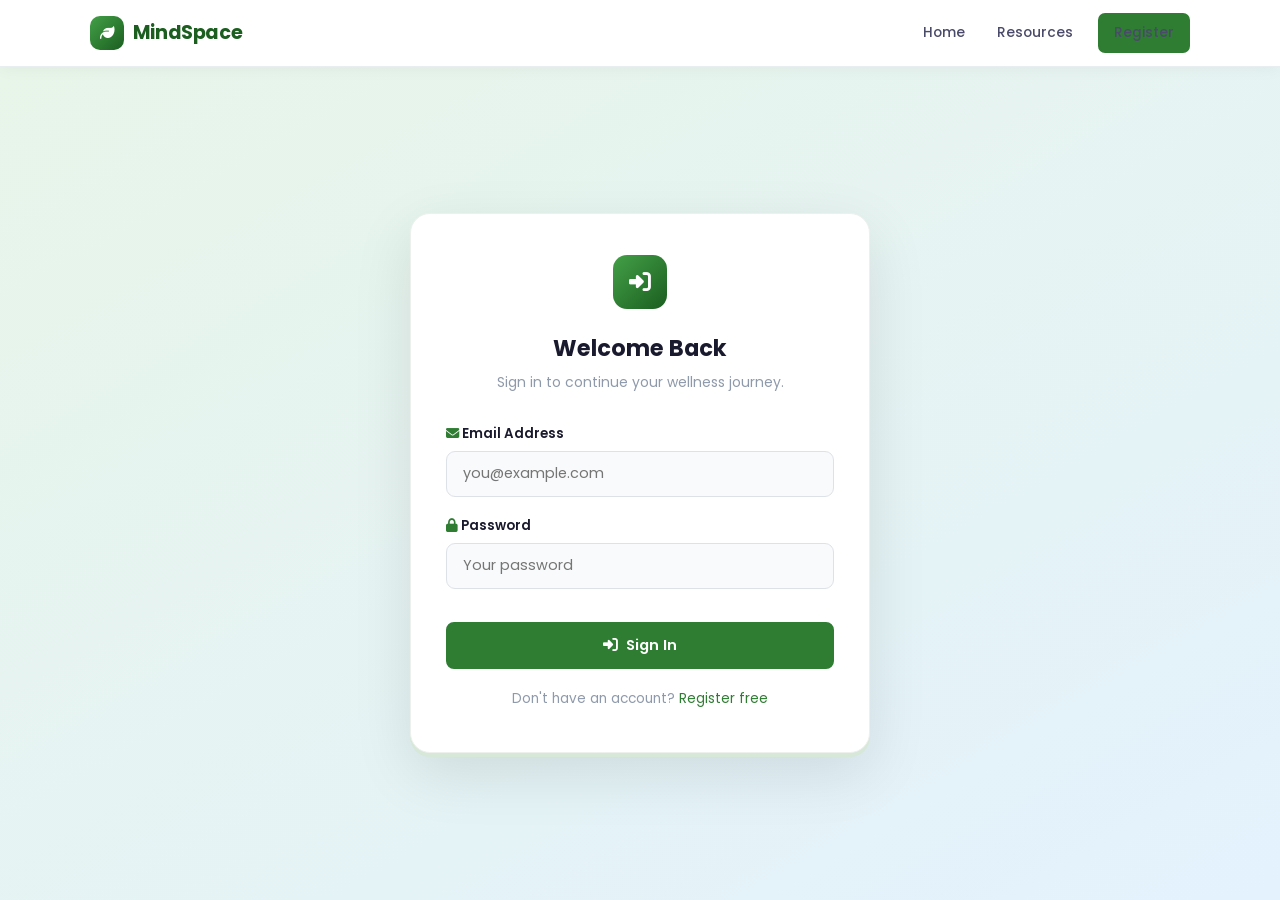
==== commit c3f274a1: "style(navbar): add icons to navbar links and update link styles - Added FontAwesome icons before tex" ====
--- a/checkin.html
+++ b/checkin.html
@@ -20,9 +20,9 @@
         MindSpace
       </a>
       <nav class="navbar-nav" id="navMenu">
-        <a href="dashboard.html">Dashboard</a>
-        <a href="community.html">Community</a>
-        <a href="resources.html">Resources</a>
+        <a href="dashboard.html"><i class="fa-solid fa-chart-line"></i> Dashboard</a>
+        <a href="community.html"><i class="fa-solid fa-people-group"></i> Community</a>
+        <a href="resources.html"><i class="fa-solid fa-book-medical"></i> Resources</a>
         <!-- Dynamic login/logout will be inserted here by JavaScript -->
       </nav>
       <button class="nav-toggle" id="navToggle" aria-label="Toggle navigation">
--- a/css/style.css
+++ b/css/style.css
@@ -164,6 +164,9 @@
   gap: .2rem;
 }
 .navbar-nav a {
+  display: inline-flex;
+  align-items: center;
+  gap: 0.4rem;
   padding: .42rem .88rem;
   font-size: .86rem;
   font-weight: 500;
